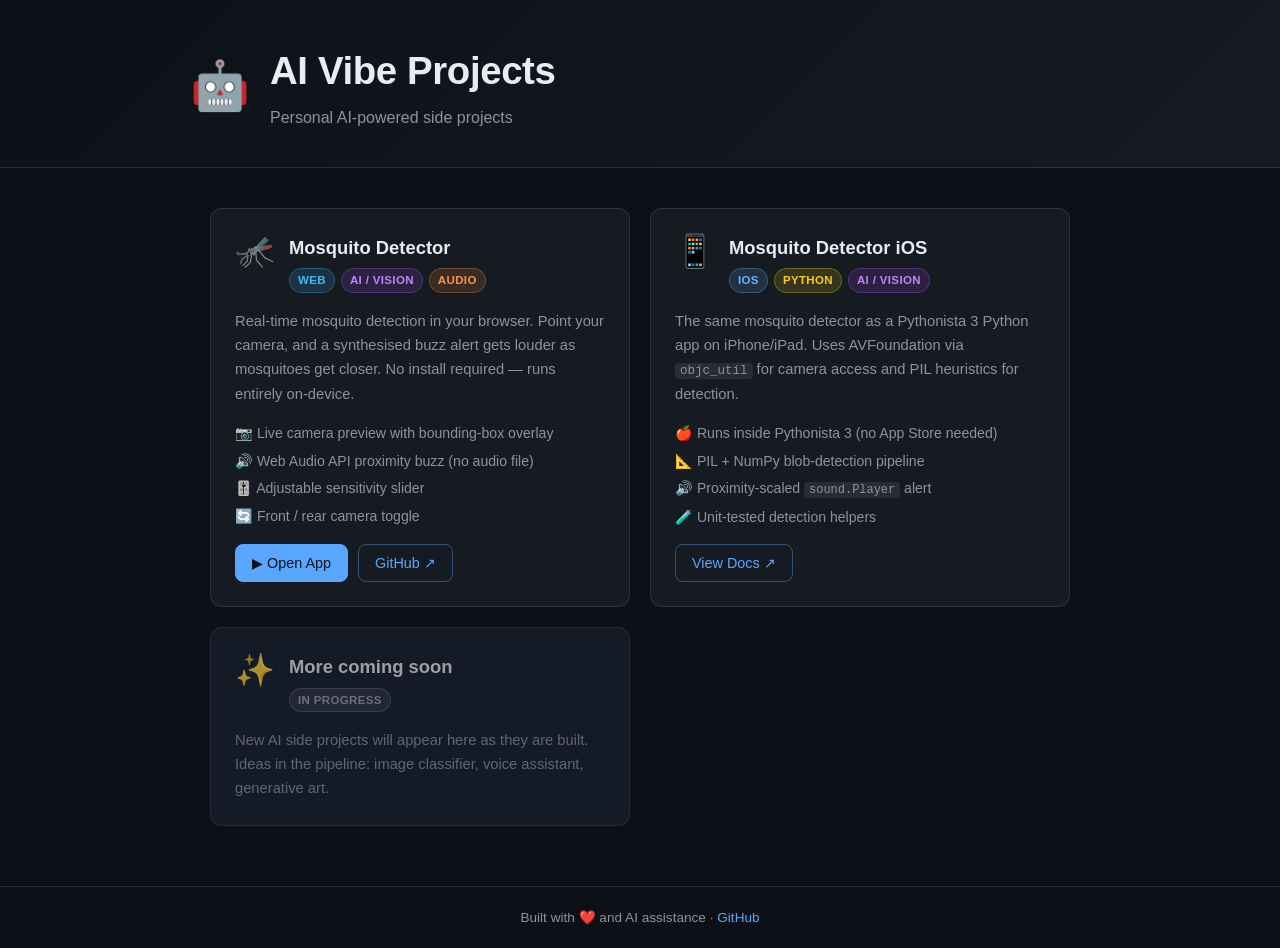
==== portal/index.html @ 7e63a546 "Initial commit: mosquito detector (iOS + Web) + portal - mosquito-detector-ios/: Pythonista 3 Python" ====
<!DOCTYPE html>
<html lang="en">
<head>
  <meta charset="UTF-8" />
  <meta name="viewport" content="width=device-width, initial-scale=1.0" />
  <title>AI Vibe Projects</title>
  <link rel="stylesheet" href="style.css" />
</head>
<body>

  <header class="site-header">
    <div class="header-inner">
      <span class="header-icon">🤖</span>
      <div>
        <h1>AI Vibe Projects</h1>
        <p class="header-sub">Personal AI-powered side projects</p>
      </div>
    </div>
  </header>

  <main class="container">

    <section class="project-grid">

      <!-- ── Mosquito Detector Web ── -->
      <article class="card">
        <div class="card-header">
          <span class="card-icon">🦟</span>
          <div class="card-meta">
            <h2 class="card-title">Mosquito Detector</h2>
            <div class="tags">
              <span class="tag tag-web">Web</span>
              <span class="tag tag-ai">AI / Vision</span>
              <span class="tag tag-audio">Audio</span>
            </div>
          </div>
        </div>
        <p class="card-desc">
          Real-time mosquito detection in your browser. Point your camera, and
          a synthesised buzz alert gets louder as mosquitoes get closer.
          No install required — runs entirely on-device.
        </p>
        <ul class="card-features">
          <li>📷 Live camera preview with bounding-box overlay</li>
          <li>🔊 Web Audio API proximity buzz (no audio file)</li>
          <li>🎚️ Adjustable sensitivity slider</li>
          <li>🔄 Front / rear camera toggle</li>
        </ul>
        <div class="card-actions">
          <a class="btn btn-primary" href="mosquito-detector-web/">▶ Open App</a>
          <a class="btn btn-secondary" href="https://github.com/search?q=mosquito-detector-web" target="_blank" rel="noopener">GitHub ↗</a>
        </div>
      </article>

      <!-- ── Mosquito Detector iOS ── -->
      <article class="card">
        <div class="card-header">
          <span class="card-icon">📱</span>
          <div class="card-meta">
            <h2 class="card-title">Mosquito Detector iOS</h2>
            <div class="tags">
              <span class="tag tag-ios">iOS</span>
              <span class="tag tag-python">Python</span>
              <span class="tag tag-ai">AI / Vision</span>
            </div>
          </div>
        </div>
        <p class="card-desc">
          The same mosquito detector as a Pythonista 3 Python app on iPhone/iPad.
          Uses AVFoundation via <code>objc_util</code> for camera access and
          PIL heuristics for detection.
        </p>
        <ul class="card-features">
          <li>🍎 Runs inside Pythonista 3 (no App Store needed)</li>
          <li>📐 PIL + NumPy blob-detection pipeline</li>
          <li>🔊 Proximity-scaled <code>sound.Player</code> alert</li>
          <li>🧪 Unit-tested detection helpers</li>
        </ul>
        <div class="card-actions">
          <a class="btn btn-secondary" href="https://github.com/search?q=mosquito-detector-ios" target="_blank" rel="noopener">View Docs ↗</a>
        </div>
      </article>

      <!-- ── Coming soon placeholder ── -->
      <article class="card card-placeholder">
        <div class="card-header">
          <span class="card-icon">✨</span>
          <div class="card-meta">
            <h2 class="card-title">More coming soon</h2>
            <div class="tags">
              <span class="tag tag-wip">In Progress</span>
            </div>
          </div>
        </div>
        <p class="card-desc">
          New AI side projects will appear here as they are built.
          Ideas in the pipeline: image classifier, voice assistant, generative art.
        </p>
      </article>

    </section>

  </main>

  <footer class="site-footer">
    <p>Built with ❤️ and AI assistance · <a href="https://github.com" target="_blank" rel="noopener">GitHub</a></p>
  </footer>

</body>
</html>
---- portal/style.css ----
/* ── Reset & base ─────────────────────────────────────────────────────────── */
*, *::before, *::after {
  box-sizing: border-box;
  margin: 0;
  padding: 0;
}

:root {
  --bg:          #0d1117;
  --bg-card:     #161b22;
  --bg-card-dim: #1a2030;
  --border:      rgba(255, 255, 255, 0.1);
  --text:        #e6edf3;
  --text-muted:  #8b949e;
  --accent:      #58a6ff;
  --accent-hover:#79b8ff;
  --radius:      12px;
}

html { scroll-behavior: smooth; }

body {
  font-family: -apple-system, BlinkMacSystemFont, 'Segoe UI', Roboto, sans-serif;
  background: var(--bg);
  color: var(--text);
  min-height: 100vh;
  line-height: 1.6;
}

code {
  font-family: 'SFMono-Regular', Consolas, monospace;
  font-size: 0.85em;
  background: rgba(255,255,255,0.08);
  padding: 1px 5px;
  border-radius: 4px;
}

/* ── Site header ─────────────────────────────────────────────────────────── */
.site-header {
  background: linear-gradient(135deg, #0d1117 0%, #161b22 100%);
  border-bottom: 1px solid var(--border);
  padding: 40px 20px 36px;
}

.header-inner {
  max-width: 900px;
  margin: 0 auto;
  display: flex;
  align-items: center;
  gap: 20px;
}

.header-icon {
  font-size: 3rem;
  line-height: 1;
  flex-shrink: 0;
}

h1 {
  font-size: clamp(1.6rem, 4vw, 2.4rem);
  font-weight: 700;
  letter-spacing: -0.01em;
  color: var(--text);
}

.header-sub {
  color: var(--text-muted);
  font-size: 1rem;
  margin-top: 4px;
}

/* ── Container ───────────────────────────────────────────────────────────── */
.container {
  max-width: 900px;
  margin: 0 auto;
  padding: 40px 20px 60px;
}

/* ── Project grid ────────────────────────────────────────────────────────── */
.project-grid {
  display: grid;
  grid-template-columns: repeat(auto-fill, minmax(min(100%, 400px), 1fr));
  gap: 20px;
}

/* ── Project card ────────────────────────────────────────────────────────── */
.card {
  background: var(--bg-card);
  border: 1px solid var(--border);
  border-radius: var(--radius);
  padding: 24px;
  display: flex;
  flex-direction: column;
  gap: 16px;
  transition: border-color 0.2s, transform 0.15s;
}

.card:hover {
  border-color: rgba(88, 166, 255, 0.4);
  transform: translateY(-2px);
}

.card-placeholder {
  background: var(--bg-card-dim);
  opacity: 0.65;
}

.card-placeholder:hover {
  transform: none;
  border-color: var(--border);
}

/* Card header: icon + title + tags */
.card-header {
  display: flex;
  align-items: flex-start;
  gap: 14px;
}

.card-icon {
  font-size: 2rem;
  line-height: 1;
  flex-shrink: 0;
  margin-top: 2px;
}

.card-meta {
  display: flex;
  flex-direction: column;
  gap: 6px;
  min-width: 0;
}

.card-title {
  font-size: 1.15rem;
  font-weight: 600;
  color: var(--text);
}

/* ── Tags / badges ───────────────────────────────────────────────────────── */
.tags {
  display: flex;
  flex-wrap: wrap;
  gap: 6px;
}

.tag {
  font-size: 0.72rem;
  font-weight: 600;
  letter-spacing: 0.03em;
  text-transform: uppercase;
  padding: 2px 8px;
  border-radius: 20px;
  border: 1px solid transparent;
}

.tag-web    { background: rgba(56, 189, 248, 0.15); color: #38bdf8; border-color: rgba(56,189,248,0.3); }
.tag-ai     { background: rgba(168, 85, 247, 0.15); color: #c084fc; border-color: rgba(168,85,247,0.3); }
.tag-audio  { background: rgba(251, 146, 60, 0.15); color: #fb923c; border-color: rgba(251,146,60,0.3); }
.tag-ios    { background: rgba(99, 182, 255, 0.15); color: #63b6ff; border-color: rgba(99,182,255,0.3); }
.tag-python { background: rgba(250, 204, 21, 0.15); color: #facc15; border-color: rgba(250,204,21,0.3); }
.tag-wip    { background: rgba(156, 163, 175, 0.15); color: #9ca3af; border-color: rgba(156,163,175,0.3); }

/* ── Card body ───────────────────────────────────────────────────────────── */
.card-desc {
  font-size: 0.92rem;
  color: var(--text-muted);
  line-height: 1.65;
}

.card-features {
  list-style: none;
  display: flex;
  flex-direction: column;
  gap: 5px;
}

.card-features li {
  font-size: 0.88rem;
  color: var(--text-muted);
}

/* ── Card actions ────────────────────────────────────────────────────────── */
.card-actions {
  display: flex;
  gap: 10px;
  flex-wrap: wrap;
  margin-top: auto; /* push to bottom of card */
}

.btn {
  display: inline-flex;
  align-items: center;
  justify-content: center;
  min-height: 38px;
  padding: 0 16px;
  border-radius: 8px;
  font-size: 0.9rem;
  font-weight: 500;
  text-decoration: none;
  cursor: pointer;
  transition: background 0.15s, color 0.15s;
  white-space: nowrap;
}

.btn-primary {
  background: var(--accent);
  color: #0d1117;
  border: 1px solid var(--accent);
}

.btn-primary:hover {
  background: var(--accent-hover);
  border-color: var(--accent-hover);
}

.btn-secondary {
  background: transparent;
  color: var(--accent);
  border: 1px solid rgba(88, 166, 255, 0.4);
}

.btn-secondary:hover {
  background: rgba(88, 166, 255, 0.1);
  border-color: var(--accent);
}

/* ── Footer ──────────────────────────────────────────────────────────────── */
.site-footer {
  border-top: 1px solid var(--border);
  padding: 20px;
  text-align: center;
  font-size: 0.85rem;
  color: var(--text-muted);
}

.site-footer a {
  color: var(--accent);
  text-decoration: none;
}

.site-footer a:hover {
  text-decoration: underline;
}

/* ── Responsive ──────────────────────────────────────────────────────────── */
@media (max-width: 500px) {
  .site-header { padding: 28px 16px; }
  .header-icon { font-size: 2.2rem; }
  .container   { padding: 24px 16px 48px; }
  .card        { padding: 18px; }
  .card-actions { flex-direction: column; }
  .btn         { width: 100%; }
}
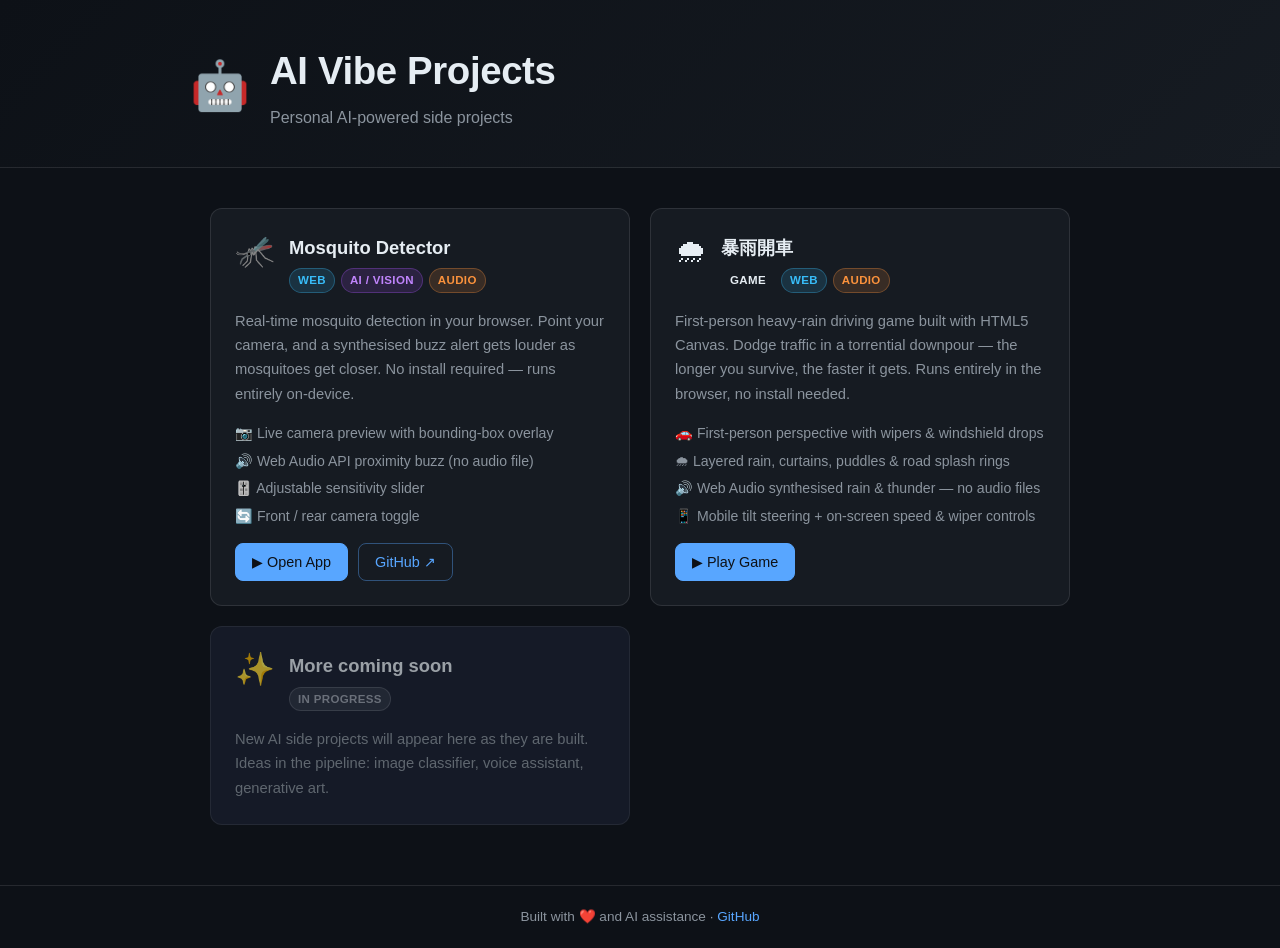
==== commit 78153390: "portal: remove Mosquito Detector iOS card Co-authored-by: Copilot <223556219+Copilot@users.noreply.g" ====
--- a/portal/index.html
+++ b/portal/index.html
@@ -52,32 +52,32 @@
         </div>
       </article>
 
-      <!-- ── Mosquito Detector iOS ── -->
+      <!-- ── Rainy Drive ── -->
       <article class="card">
         <div class="card-header">
-          <span class="card-icon">📱</span>
+          <span class="card-icon">🌧</span>
           <div class="card-meta">
-            <h2 class="card-title">Mosquito Detector iOS</h2>
+            <h2 class="card-title">暴雨開車</h2>
             <div class="tags">
-              <span class="tag tag-ios">iOS</span>
-              <span class="tag tag-python">Python</span>
-              <span class="tag tag-ai">AI / Vision</span>
+              <span class="tag tag-game">Game</span>
+              <span class="tag tag-web">Web</span>
+              <span class="tag tag-audio">Audio</span>
             </div>
           </div>
         </div>
         <p class="card-desc">
-          The same mosquito detector as a Pythonista 3 Python app on iPhone/iPad.
-          Uses AVFoundation via <code>objc_util</code> for camera access and
-          PIL heuristics for detection.
+          First-person heavy-rain driving game built with HTML5 Canvas.
+          Dodge traffic in a torrential downpour — the longer you survive, the faster it gets.
+          Runs entirely in the browser, no install needed.
         </p>
         <ul class="card-features">
-          <li>🍎 Runs inside Pythonista 3 (no App Store needed)</li>
-          <li>📐 PIL + NumPy blob-detection pipeline</li>
-          <li>🔊 Proximity-scaled <code>sound.Player</code> alert</li>
-          <li>🧪 Unit-tested detection helpers</li>
+          <li>🚗 First-person perspective with wipers &amp; windshield drops</li>
+          <li>🌧 Layered rain, curtains, puddles &amp; road splash rings</li>
+          <li>🔊 Web Audio synthesised rain &amp; thunder — no audio files</li>
+          <li>📱 Mobile tilt steering + on-screen speed &amp; wiper controls</li>
         </ul>
         <div class="card-actions">
-          <a class="btn btn-secondary" href="https://github.com/search?q=mosquito-detector-ios" target="_blank" rel="noopener">View Docs ↗</a>
+          <a class="btn btn-primary" href="rainy-drive/">▶ Play Game</a>
         </div>
       </article>
 
